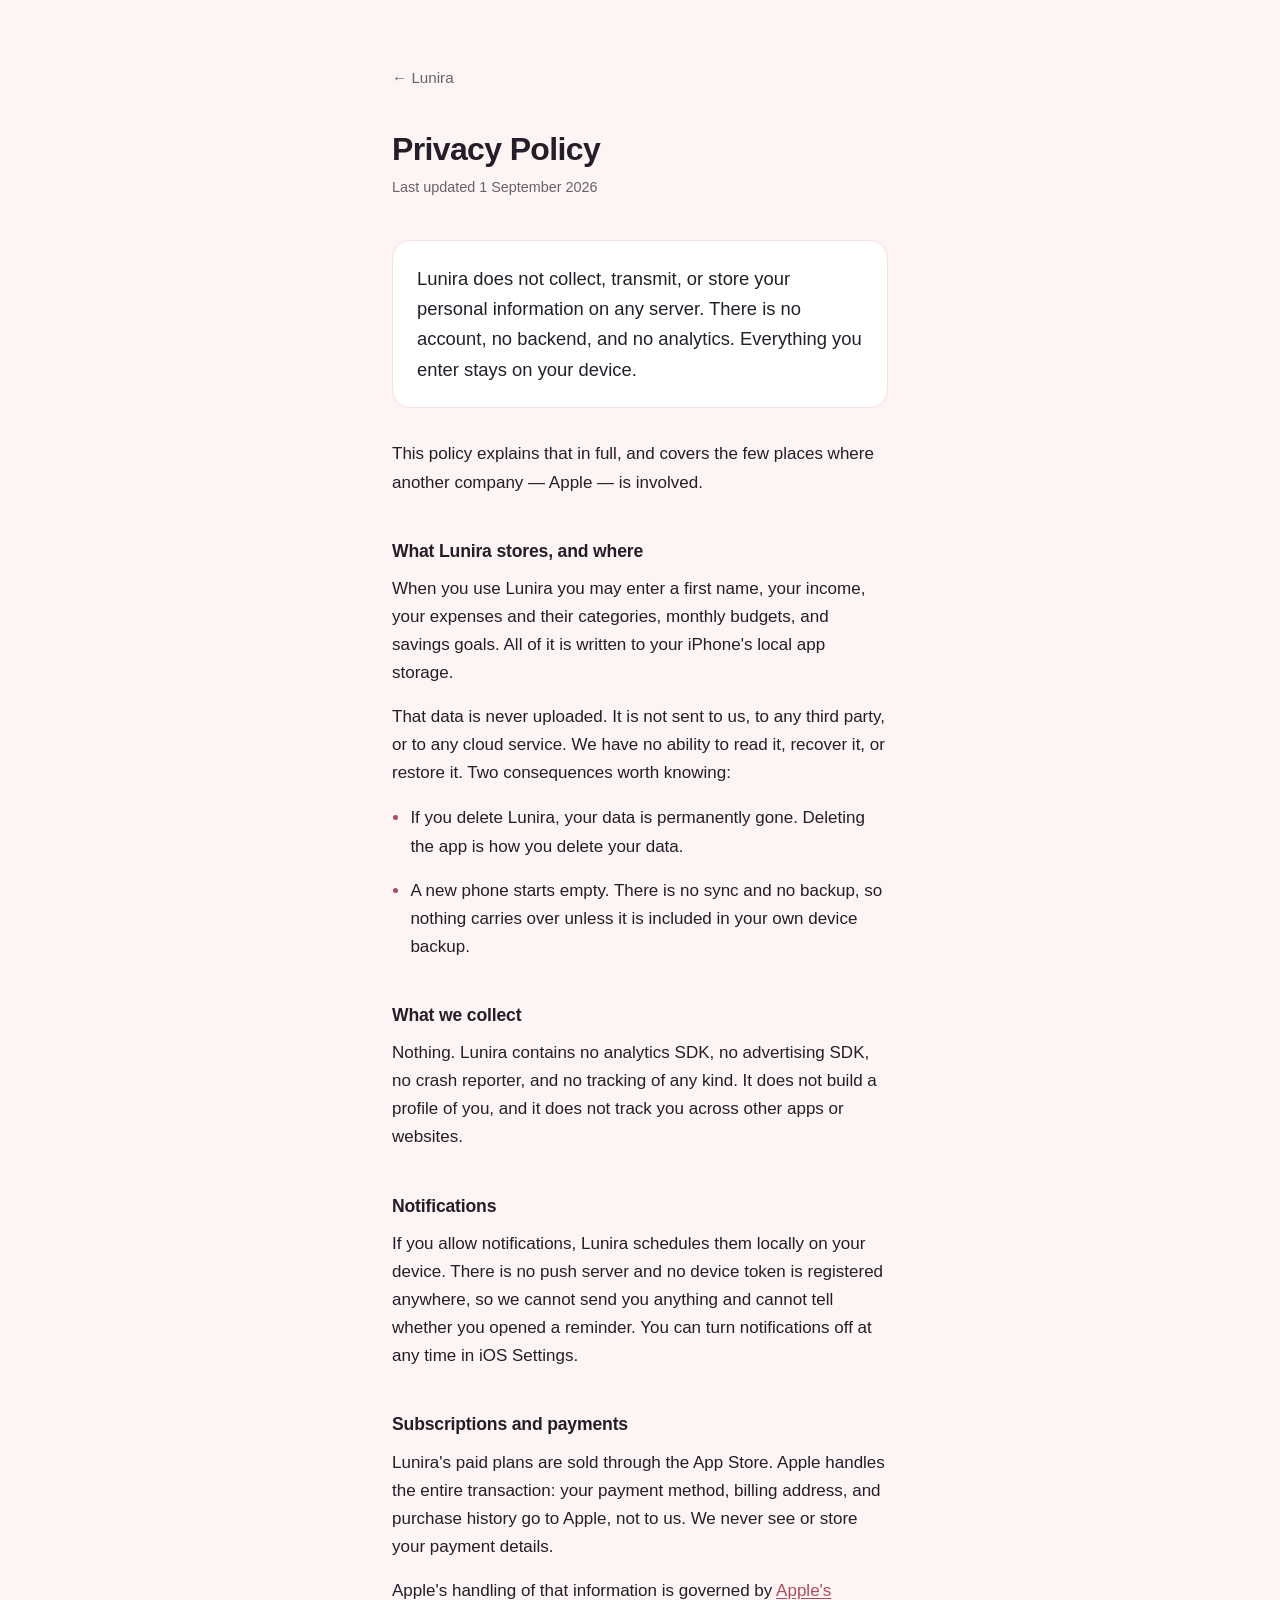
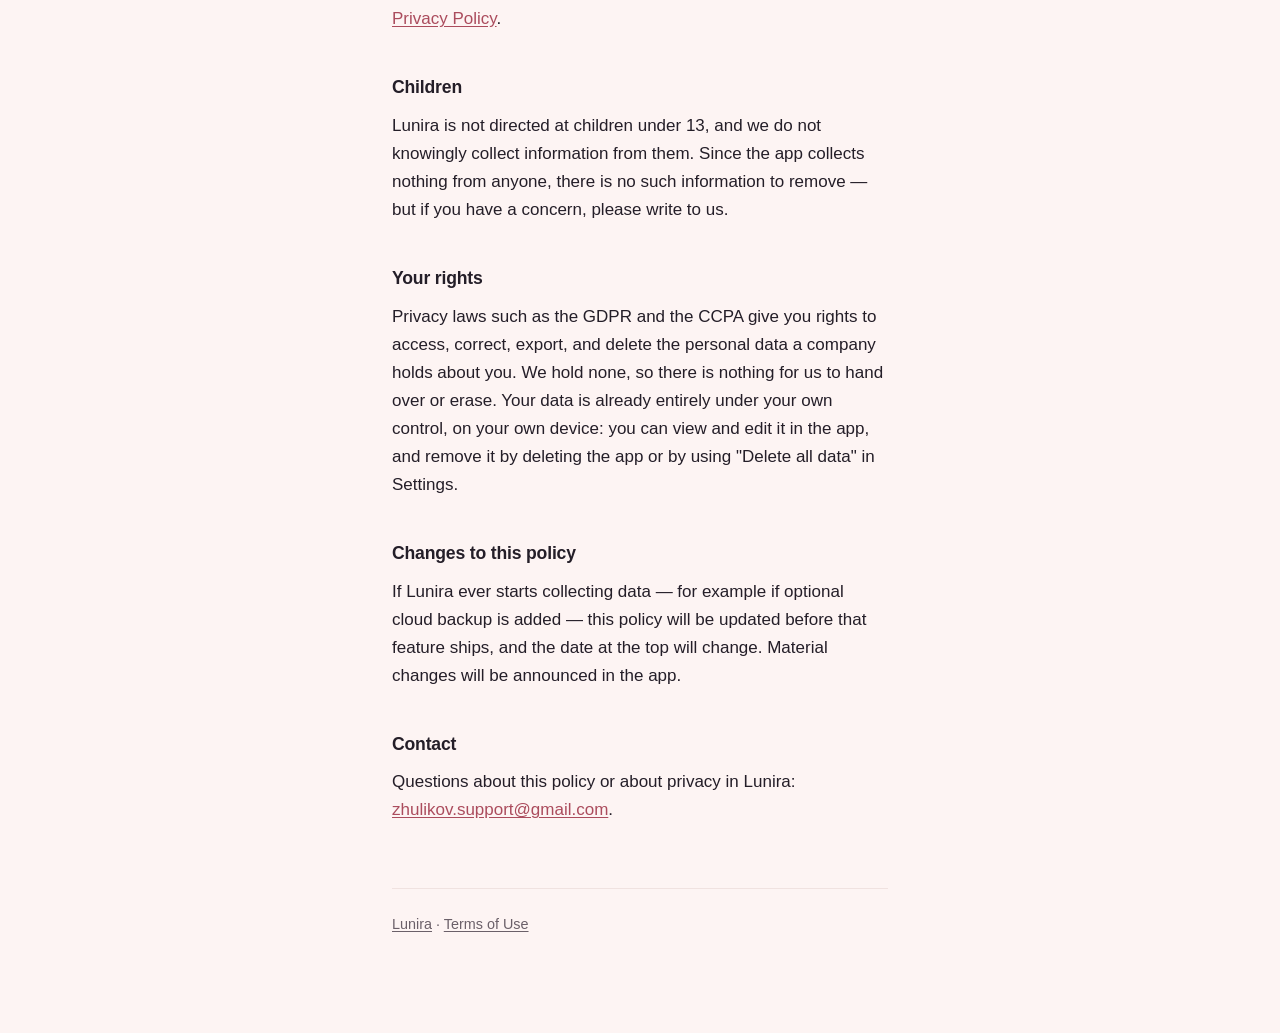
==== privacy/index.html @ b7e42f74 "Static site: landing, privacy policy, terms Served by GitHub Pages so the app has a reachable privac" ====
<!doctype html>
<html lang="en">
<head>
<meta charset="utf-8">
<meta name="viewport" content="width=device-width, initial-scale=1">
<title>Privacy Policy — Lunira</title>
<meta name="description" content="Lunira collects nothing. Everything you enter stays on your device.">
<link rel="stylesheet" href="../style.css">
</head>
<body>
<main class="wrap">

  <a class="back" href="../">← Lunira</a>

  <h1>Privacy Policy</h1>
  <p class="updated">Last updated 1 September 2026</p>

  <div class="card">
    <p class="lede" style="margin:0">
      Lunira does not collect, transmit, or store your personal information on
      any server. There is no account, no backend, and no analytics. Everything
      you enter stays on your device.
    </p>
  </div>

  <p>
    This policy explains that in full, and covers the few places where another
    company — Apple — is involved.
  </p>

  <h2>What Lunira stores, and where</h2>

  <p>
    When you use Lunira you may enter a first name, your income, your expenses
    and their categories, monthly budgets, and savings goals. All of it is
    written to your iPhone's local app storage.
  </p>

  <p>
    That data is never uploaded. It is not sent to us, to any third party, or
    to any cloud service. We have no ability to read it, recover it, or
    restore it. Two consequences worth knowing:
  </p>

  <ul>
    <li>
      If you delete Lunira, your data is permanently gone. Deleting the app is
      how you delete your data.
    </li>
    <li>
      A new phone starts empty. There is no sync and no backup, so nothing
      carries over unless it is included in your own device backup.
    </li>
  </ul>

  <h2>What we collect</h2>

  <p>
    Nothing. Lunira contains no analytics SDK, no advertising SDK, no crash
    reporter, and no tracking of any kind. It does not build a profile of you,
    and it does not track you across other apps or websites.
  </p>

  <h2>Notifications</h2>

  <p>
    If you allow notifications, Lunira schedules them locally on your device.
    There is no push server and no device token is registered anywhere, so we
    cannot send you anything and cannot tell whether you opened a reminder. You
    can turn notifications off at any time in iOS Settings.
  </p>

  <h2>Subscriptions and payments</h2>

  <p>
    Lunira's paid plans are sold through the App Store. Apple handles the entire
    transaction: your payment method, billing address, and purchase history go
    to Apple, not to us. We never see or store your payment details.
  </p>

  <p>
    Apple's handling of that information is governed by
    <a href="https://www.apple.com/legal/privacy/">Apple's Privacy Policy</a>.
  </p>

  <h2>Children</h2>

  <p>
    Lunira is not directed at children under 13, and we do not knowingly collect
    information from them. Since the app collects nothing from anyone, there is
    no such information to remove — but if you have a concern, please write to
    us.
  </p>

  <h2>Your rights</h2>

  <p>
    Privacy laws such as the GDPR and the CCPA give you rights to access,
    correct, export, and delete the personal data a company holds about you. We
    hold none, so there is nothing for us to hand over or erase. Your data is
    already entirely under your own control, on your own device: you can view
    and edit it in the app, and remove it by deleting the app or by using
    "Delete all data" in Settings.
  </p>

  <h2>Changes to this policy</h2>

  <p>
    If Lunira ever starts collecting data — for example if optional cloud backup
    is added — this policy will be updated before that feature ships, and the
    date at the top will change. Material changes will be announced in the app.
  </p>

  <h2>Contact</h2>

  <p>
    Questions about this policy or about privacy in Lunira:
    <a href="mailto:zhulikov.support@gmail.com">zhulikov.support@gmail.com</a>.
  </p>

  <footer>
    <p><a href="../">Lunira</a> · <a href="../terms/">Terms of Use</a></p>
  </footer>

</main>
</body>
</html>
---- style.css ----
/* Lunira — static site for the legal pages.
   Palette lifted from the app's default theme (src/theme/palettes.ts). */

:root {
  --bg: #fdf4f3;
  --surface: #ffffff;
  --text: #241e28;
  --muted: #6b6069;
  --accent: #ab4c5d;
  --accent-soft: #fbedeb;
  --line: #f0e2e0;
  --radius: 18px;
  --measure: 34rem;
}

@media (prefers-color-scheme: dark) {
  :root {
    --bg: #17131a;
    --surface: #201b24;
    --text: #f4eef2;
    --muted: #a99ea6;
    --accent: #e79aa6;
    --accent-soft: #2c2430;
    --line: #322a37;
  }
}

* { box-sizing: border-box; }

html { -webkit-text-size-adjust: 100%; }

body {
  margin: 0;
  background: var(--bg);
  color: var(--text);
  font-family: -apple-system, BlinkMacSystemFont, "Segoe UI", Roboto,
    "Helvetica Neue", Arial, sans-serif;
  font-size: 17px;
  line-height: 1.65;
  -webkit-font-smoothing: antialiased;
}

.wrap {
  max-width: var(--measure);
  margin: 0 auto;
  padding: 4rem 1.5rem 5rem;
}

/* ── header ─────────────────────────────────────────────── */

.brand {
  display: inline-flex;
  align-items: baseline;
  gap: 0.5rem;
  text-decoration: none;
  color: var(--text);
  font-weight: 650;
  font-size: 1.25rem;
  letter-spacing: -0.01em;
}

.brand::before {
  content: "";
  width: 0.6rem;
  height: 0.6rem;
  border-radius: 50%;
  background: var(--accent);
  display: inline-block;
}

.tagline {
  color: var(--muted);
  margin: 0.75rem 0 0;
}

/* ── typography ─────────────────────────────────────────── */

h1 {
  font-size: 2rem;
  line-height: 1.2;
  letter-spacing: -0.02em;
  margin: 0 0 0.5rem;
  font-weight: 680;
}

h2 {
  font-size: 1.1rem;
  letter-spacing: -0.01em;
  margin: 2.5rem 0 0.6rem;
  font-weight: 650;
}

p, li { margin: 0 0 1rem; }

ul { padding-left: 1.15rem; }

li::marker { color: var(--accent); }

a { color: var(--accent); text-underline-offset: 2px; }

strong { font-weight: 640; }

.updated {
  color: var(--muted);
  font-size: 0.9rem;
  margin: 0 0 2.5rem;
}

/* ── blocks ─────────────────────────────────────────────── */

.card {
  background: var(--surface);
  border: 1px solid var(--line);
  border-radius: var(--radius);
  padding: 1.4rem 1.5rem;
  margin: 2rem 0;
}

.card p:last-child, .card ul:last-child { margin-bottom: 0; }

.lede {
  font-size: 1.15rem;
  color: var(--text);
}

.nav {
  display: flex;
  flex-wrap: wrap;
  gap: 0.6rem;
  margin: 2rem 0 0;
}

.nav a {
  display: inline-block;
  background: var(--surface);
  border: 1px solid var(--line);
  border-radius: 999px;
  padding: 0.5rem 1.1rem;
  text-decoration: none;
  font-size: 0.95rem;
  font-weight: 550;
}

.nav a:hover { border-color: var(--accent); }

.back {
  display: inline-block;
  margin-bottom: 2.5rem;
  font-size: 0.95rem;
  text-decoration: none;
  color: var(--muted);
}

.back:hover { color: var(--accent); }

footer {
  margin-top: 4rem;
  padding-top: 1.5rem;
  border-top: 1px solid var(--line);
  color: var(--muted);
  font-size: 0.9rem;
}

footer a { color: var(--muted); }
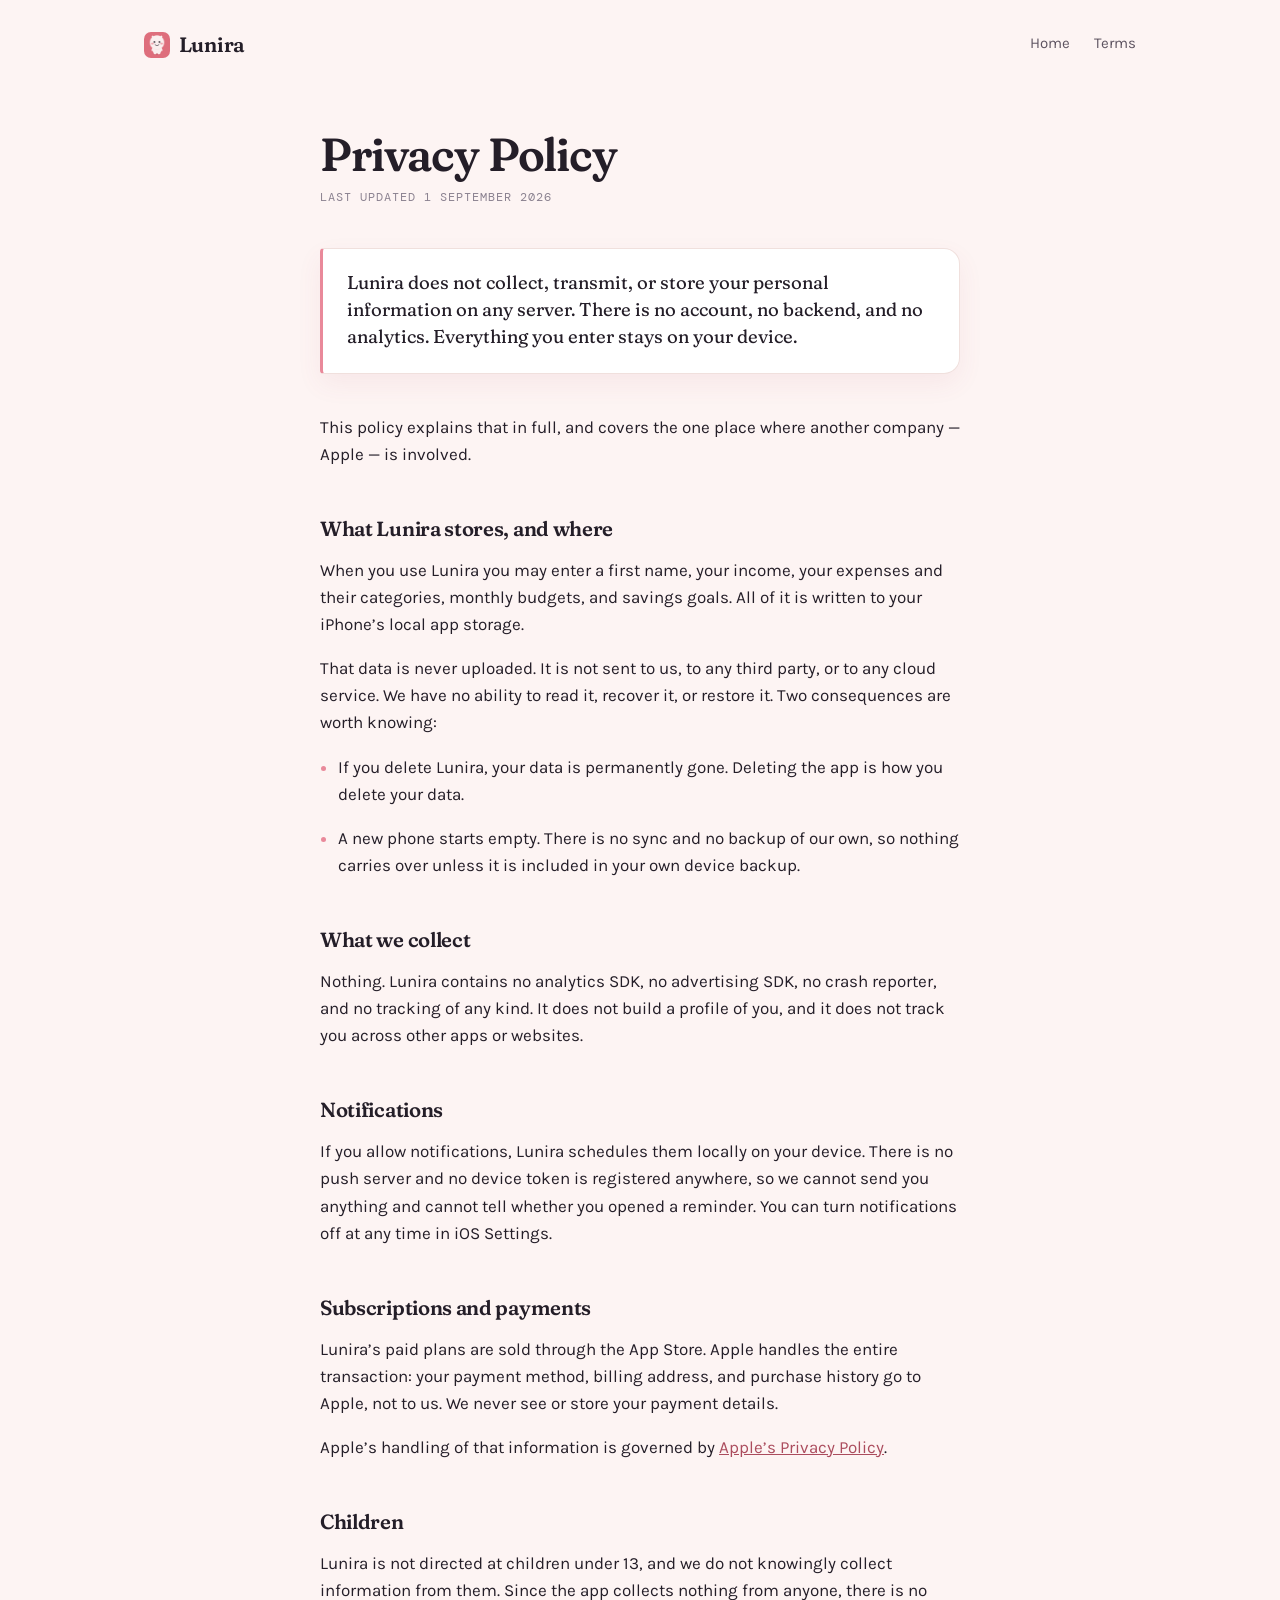
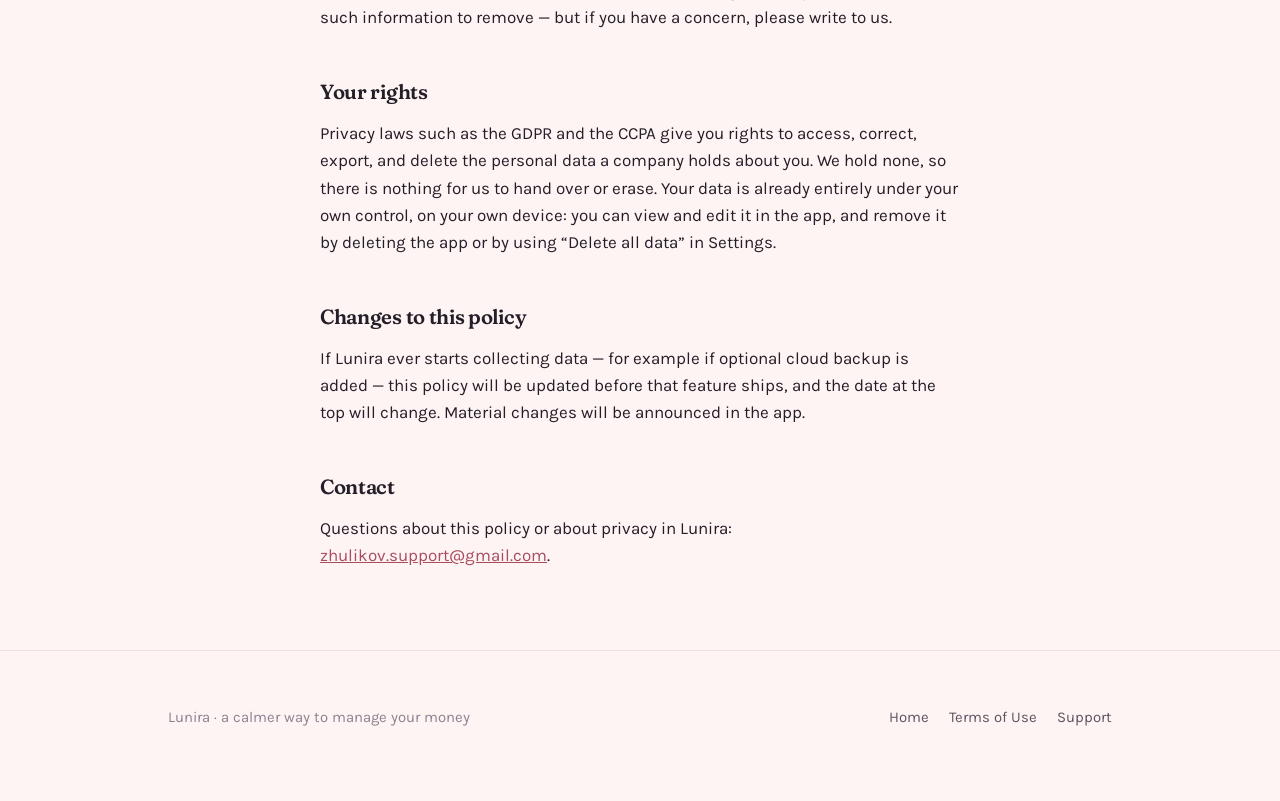
==== commit 77fc477d: "Redesign the site around the product's actual argument The first pass was a legal-page holder with a" ====
--- a/privacy/index.html
+++ b/privacy/index.html
@@ -5,18 +5,34 @@
 <meta name="viewport" content="width=device-width, initial-scale=1">
 <title>Privacy Policy — Lunira</title>
 <meta name="description" content="Lunira collects nothing. Everything you enter stays on your device.">
+<meta name="theme-color" content="#fdf4f3">
+<link rel="icon" href="../favicon.png" type="image/png">
+
+<link rel="preconnect" href="https://fonts.googleapis.com">
+<link rel="preconnect" href="https://fonts.gstatic.com" crossorigin>
+<link rel="stylesheet" href="https://fonts.googleapis.com/css2?family=DM+Mono:wght@400;500&family=Fraunces:opsz,wght,SOFT,WONK@9..144,400..700,0..100,0..1&family=Karla:wght@400;600;800&display=swap">
 <link rel="stylesheet" href="../style.css">
 </head>
 <body>
-<main class="wrap">
 
-  <a class="back" href="../">← Lunira</a>
+<header class="shell masthead">
+  <a class="wordmark" href="../">
+    <img src="../img/icon.png" alt="" width="26" height="26">
+    Lunira
+  </a>
+  <nav>
+    <a href="../">Home</a>
+    <a href="../terms/">Terms</a>
+  </nav>
+</header>
+
+<main class="shell shell--narrow legal">
 
   <h1>Privacy Policy</h1>
   <p class="updated">Last updated 1 September 2026</p>
 
-  <div class="card">
-    <p class="lede" style="margin:0">
+  <div class="pull">
+    <p>
       Lunira does not collect, transmit, or store your personal information on
       any server. There is no account, no backend, and no analytics. Everything
       you enter stays on your device.
@@ -24,8 +40,8 @@
   </div>
 
   <p>
-    This policy explains that in full, and covers the few places where another
-    company — Apple — is involved.
+    This policy explains that in full, and covers the one place where another
+    company &mdash; Apple &mdash; is involved.
   </p>
 
   <h2>What Lunira stores, and where</h2>
@@ -33,13 +49,13 @@
   <p>
     When you use Lunira you may enter a first name, your income, your expenses
     and their categories, monthly budgets, and savings goals. All of it is
-    written to your iPhone's local app storage.
+    written to your iPhone&rsquo;s local app storage.
   </p>
 
   <p>
-    That data is never uploaded. It is not sent to us, to any third party, or
-    to any cloud service. We have no ability to read it, recover it, or
-    restore it. Two consequences worth knowing:
+    That data is never uploaded. It is not sent to us, to any third party, or to
+    any cloud service. We have no ability to read it, recover it, or restore it.
+    Two consequences are worth knowing:
   </p>
 
   <ul>
@@ -48,8 +64,8 @@
       how you delete your data.
     </li>
     <li>
-      A new phone starts empty. There is no sync and no backup, so nothing
-      carries over unless it is included in your own device backup.
+      A new phone starts empty. There is no sync and no backup of our own, so
+      nothing carries over unless it is included in your own device backup.
     </li>
   </ul>
 
@@ -73,14 +89,14 @@
   <h2>Subscriptions and payments</h2>
 
   <p>
-    Lunira's paid plans are sold through the App Store. Apple handles the entire
-    transaction: your payment method, billing address, and purchase history go
-    to Apple, not to us. We never see or store your payment details.
+    Lunira&rsquo;s paid plans are sold through the App&nbsp;Store. Apple handles
+    the entire transaction: your payment method, billing address, and purchase
+    history go to Apple, not to us. We never see or store your payment details.
   </p>
 
   <p>
-    Apple's handling of that information is governed by
-    <a href="https://www.apple.com/legal/privacy/">Apple's Privacy Policy</a>.
+    Apple&rsquo;s handling of that information is governed by
+    <a href="https://www.apple.com/legal/privacy/">Apple&rsquo;s Privacy Policy</a>.
   </p>
 
   <h2>Children</h2>
@@ -88,8 +104,8 @@
   <p>
     Lunira is not directed at children under 13, and we do not knowingly collect
     information from them. Since the app collects nothing from anyone, there is
-    no such information to remove — but if you have a concern, please write to
-    us.
+    no such information to remove &mdash; but if you have a concern, please write
+    to us.
   </p>
 
   <h2>Your rights</h2>
@@ -98,17 +114,18 @@
     Privacy laws such as the GDPR and the CCPA give you rights to access,
     correct, export, and delete the personal data a company holds about you. We
     hold none, so there is nothing for us to hand over or erase. Your data is
-    already entirely under your own control, on your own device: you can view
-    and edit it in the app, and remove it by deleting the app or by using
-    "Delete all data" in Settings.
+    already entirely under your own control, on your own device: you can view and
+    edit it in the app, and remove it by deleting the app or by using
+    &ldquo;Delete all data&rdquo; in Settings.
   </p>
 
   <h2>Changes to this policy</h2>
 
   <p>
-    If Lunira ever starts collecting data — for example if optional cloud backup
-    is added — this policy will be updated before that feature ships, and the
-    date at the top will change. Material changes will be announced in the app.
+    If Lunira ever starts collecting data &mdash; for example if optional cloud
+    backup is added &mdash; this policy will be updated before that feature ships,
+    and the date at the top will change. Material changes will be announced in
+    the app.
   </p>
 
   <h2>Contact</h2>
@@ -118,10 +135,18 @@
     <a href="mailto:zhulikov.support@gmail.com">zhulikov.support@gmail.com</a>.
   </p>
 
-  <footer>
-    <p><a href="../">Lunira</a> · <a href="../terms/">Terms of Use</a></p>
-  </footer>
+</main>
 
-</main>
+<footer class="foot">
+  <div class="shell foot-row">
+    <p>Lunira &middot; a calmer way to manage your money</p>
+    <p class="foot-links">
+      <a href="../">Home</a>
+      <a href="../terms/">Terms of Use</a>
+      <a href="mailto:zhulikov.support@gmail.com">Support</a>
+    </p>
+  </div>
+</footer>
+
 </body>
 </html>
--- a/style.css
+++ b/style.css
@@ -1,164 +1,555 @@
-/* Lunira — static site for the legal pages.
-   Palette lifted from the app's default theme (src/theme/palettes.ts). */
+/* ═══════════════════════════════════════════════════════════════
+   Lunira — site styles
+
+   Palette and voice come from the app itself (src/theme/palettes.ts):
+   blush ground, deep-rose accent, plum-black ink.
+
+   The type system encodes what a thing IS, and is used consistently:
+     Fraunces  — the app speaking. Statements, headings.
+     Karla     — prose. Explanation, captions, UI.
+     DM Mono   — money. Every figure, everywhere.
+
+   Committed to a light palette on purpose: the app itself is light-only
+   (app.json userInterfaceStyle), and a dark blush reads as mud.
+   ═══════════════════════════════════════════════════════════════ */
 
 :root {
-  --bg: #fdf4f3;
-  --surface: #ffffff;
-  --text: #241e28;
-  --muted: #6b6069;
-  --accent: #ab4c5d;
-  --accent-soft: #fbedeb;
-  --line: #f0e2e0;
-  --radius: 18px;
-  --measure: 34rem;
-}
-
-@media (prefers-color-scheme: dark) {
-  :root {
-    --bg: #17131a;
-    --surface: #201b24;
-    --text: #f4eef2;
-    --muted: #a99ea6;
-    --accent: #e79aa6;
-    --accent-soft: #2c2430;
-    --line: #322a37;
+  color-scheme: light;
+
+  /* ink */
+  --ink: #241e28;
+  --ink-70: #5c525f;
+  --ink-45: #8b8290;
+
+  /* brand */
+  --rose: #ab4c5d;
+  --petal: #e9899a;
+  --blush: #fdf4f3;
+  --shell: #fbedeb;
+  --paper: #ffffff;
+  --line: #f0e0dd;
+
+  /* the "every other app" voice — cold and loud, on purpose */
+  --alarm: #b8332a;
+  --alarm-bg: #f4f2f3;
+  --alarm-line: #ddd8dc;
+
+  --display: "Fraunces", ui-serif, Georgia, "Times New Roman", serif;
+  --body: "Karla", -apple-system, BlinkMacSystemFont, "Segoe UI", sans-serif;
+  --mono: "DM Mono", ui-monospace, SFMono-Regular, Menlo, monospace;
+
+  --measure: 40rem;
+  --gutter: 1.5rem;
+}
+
+*, *::before, *::after { box-sizing: border-box; }
+
+html {
+  -webkit-text-size-adjust: 100%;
+  scroll-behavior: smooth;
+}
+
+@media (prefers-reduced-motion: reduce) {
+  html { scroll-behavior: auto; }
+  *, *::before, *::after {
+    animation-duration: 0.01ms !important;
+    animation-iteration-count: 1 !important;
+    transition-duration: 0.01ms !important;
   }
 }
-
-* { box-sizing: border-box; }
-
-html { -webkit-text-size-adjust: 100%; }
 
 body {
   margin: 0;
-  background: var(--bg);
-  color: var(--text);
-  font-family: -apple-system, BlinkMacSystemFont, "Segoe UI", Roboto,
-    "Helvetica Neue", Arial, sans-serif;
+  background: var(--blush);
+  color: var(--ink);
+  font-family: var(--body);
   font-size: 17px;
-  line-height: 1.65;
+  line-height: 1.6;
   -webkit-font-smoothing: antialiased;
-}
-
-.wrap {
-  max-width: var(--measure);
+  text-rendering: optimizeLegibility;
+}
+
+img { max-width: 100%; height: auto; display: block; }
+
+a { color: var(--rose); }
+
+:focus-visible {
+  outline: 2px solid var(--rose);
+  outline-offset: 3px;
+  border-radius: 4px;
+}
+
+/* ── shell ──────────────────────────────────────────────────── */
+
+.shell {
+  max-width: 62rem;
   margin: 0 auto;
-  padding: 4rem 1.5rem 5rem;
-}
-
-/* ── header ─────────────────────────────────────────────── */
-
-.brand {
+  padding: 0 var(--gutter);
+}
+
+.shell--narrow { max-width: var(--measure); }
+
+/* ── masthead ───────────────────────────────────────────────── */
+
+.masthead {
+  display: flex;
+  align-items: center;
+  justify-content: space-between;
+  gap: 1rem;
+  padding: 1.75rem 0;
+}
+
+.wordmark {
+  display: inline-flex;
+  align-items: center;
+  gap: 0.55rem;
+  text-decoration: none;
+  color: var(--ink);
+  font-family: var(--display);
+  font-variation-settings: "SOFT" 60, "WONK" 1;
+  font-weight: 600;
+  font-size: 1.3rem;
+  letter-spacing: -0.015em;
+}
+
+.wordmark img {
+  width: 26px;
+  height: 26px;
+  border-radius: 7px;
+}
+
+.masthead nav {
+  display: flex;
+  gap: 1.5rem;
+  font-size: 0.94rem;
+}
+
+.masthead nav a {
+  color: var(--ink-70);
+  text-decoration: none;
+  border-bottom: 1px solid transparent;
+  padding-bottom: 2px;
+  transition: color 0.2s, border-color 0.2s;
+}
+
+.masthead nav a:hover {
+  color: var(--rose);
+  border-bottom-color: var(--petal);
+}
+
+/* ── shared type ────────────────────────────────────────────── */
+
+.eyebrow {
+  font-family: var(--mono);
+  font-size: 0.74rem;
+  letter-spacing: 0.14em;
+  text-transform: uppercase;
+  color: var(--rose);
+  margin: 0 0 1.25rem;
+}
+
+.statement {
+  font-family: var(--display);
+  font-variation-settings: "SOFT" 60, "WONK" 1;
+  font-weight: 600;
+  letter-spacing: -0.025em;
+  line-height: 1.06;
+  margin: 0;
+  font-size: clamp(2.6rem, 7.5vw, 4.6rem);
+}
+
+.statement .amount {
+  font-family: var(--mono);
+  font-weight: 500;
+  font-size: 0.86em;
+  letter-spacing: -0.03em;
+  color: var(--rose);
+}
+
+.statement .quiet {
+  display: block;
+  font-weight: 400;
+  font-variation-settings: "SOFT" 90, "WONK" 0;
+  color: var(--ink-70);
+  font-size: 0.74em;
+  margin-top: 0.15em;
+}
+
+.lede {
+  font-size: 1.14rem;
+  line-height: 1.55;
+  color: var(--ink-70);
+  max-width: 30rem;
+  margin: 1.75rem 0 0;
+}
+
+.section-head {
+  font-family: var(--display);
+  font-variation-settings: "SOFT" 60, "WONK" 1;
+  font-weight: 600;
+  font-size: clamp(1.9rem, 4vw, 2.7rem);
+  line-height: 1.15;
+  letter-spacing: -0.02em;
+  margin: 0 0 0.9rem;
+}
+
+.section-note {
+  color: var(--ink-70);
+  max-width: 32rem;
+  margin: 0 0 3rem;
+}
+
+/* ── hero ───────────────────────────────────────────────────── */
+
+.hero {
+  display: grid;
+  grid-template-columns: 1.25fr 0.75fr;
+  gap: 3rem;
+  align-items: center;
+  padding: 3rem 0 5.5rem;
+}
+
+.hero-figure { position: relative; }
+
+.hero-figure img {
+  width: min(100%, 320px);
+  margin: 0 auto;
+  filter: drop-shadow(0 24px 40px rgba(171, 76, 93, 0.16));
+}
+
+/* a soft halo, so the mascot sits on something */
+.hero-figure::before {
+  content: "";
+  position: absolute;
+  inset: 12% 8% 6%;
+  background: radial-gradient(circle at 50% 45%, var(--shell), transparent 68%);
+  z-index: -1;
+}
+
+.badge {
+  display: inline-flex;
+  align-items: center;
+  gap: 0.5rem;
+  background: var(--shell);
+  color: var(--rose);
+  border-radius: 999px;
+  padding: 0.35rem 0.85rem;
+  font-family: var(--mono);
+  font-size: 0.72rem;
+  letter-spacing: 0.1em;
+  text-transform: uppercase;
+  margin: 0 0 1.4rem;
+}
+
+.badge::before {
+  content: "";
+  width: 6px;
+  height: 6px;
+  border-radius: 50%;
+  background: var(--petal);
+}
+
+/* ── call to action ─────────────────────────────────────────── */
+
+.cta-row {
+  display: flex;
+  flex-wrap: wrap;
+  align-items: center;
+  gap: 1rem 1.25rem;
+  margin-top: 2.25rem;
+}
+
+.cta {
   display: inline-flex;
   align-items: baseline;
-  gap: 0.5rem;
+  gap: 0.55rem;
+  background: var(--ink);
+  color: var(--blush);
   text-decoration: none;
-  color: var(--text);
-  font-weight: 650;
-  font-size: 1.25rem;
+  border-radius: 999px;
+  padding: 0.95rem 1.7rem;
+  font-weight: 600;
+  font-size: 1.02rem;
   letter-spacing: -0.01em;
-}
-
-.brand::before {
-  content: "";
-  width: 0.6rem;
-  height: 0.6rem;
-  border-radius: 50%;
-  background: var(--accent);
+  box-shadow: 0 10px 24px rgba(36, 30, 40, 0.18);
+  transition: transform 0.18s ease, box-shadow 0.18s ease, background 0.18s;
+}
+
+.cta:hover {
+  background: var(--rose);
+  transform: translateY(-2px);
+  box-shadow: 0 14px 30px rgba(171, 76, 93, 0.28);
+}
+
+.cta:active { transform: translateY(0); }
+
+.cta-aside {
+  font-size: 0.92rem;
+  color: var(--ink-45);
+  margin: 0;
+}
+
+/* ── the signature: one fact, two voices ────────────────────── */
+
+.voices { padding: 4.5rem 0; }
+
+.voices-grid {
+  display: grid;
+  grid-template-columns: 1fr 1fr;
+  gap: 1.5rem;
+  align-items: start;
+}
+
+.voice {
+  border-radius: 20px;
+  padding: 1.6rem 1.7rem 1.8rem;
+  height: 100%;
+}
+
+.voice-label {
+  font-family: var(--mono);
+  font-size: 0.72rem;
+  letter-spacing: 0.12em;
+  text-transform: uppercase;
+  margin: 0 0 1.2rem;
+}
+
+/* the loud one — deliberately unpleasant. this is the argument. */
+.voice--loud {
+  background: var(--alarm-bg);
+  border: 1px solid var(--alarm-line);
+}
+
+.voice--loud .voice-label { color: var(--ink-45); }
+
+.voice-shout {
+  font-family: var(--body);
+  font-weight: 800;
+  font-size: 1.42rem;
+  line-height: 1.18;
+  letter-spacing: -0.005em;
+  text-transform: uppercase;
+  color: var(--alarm);
+  margin: 0 0 0.9rem;
+}
+
+.voice-scold {
+  color: #6a5f68;
+  font-size: 0.98rem;
+  margin: 0;
+}
+
+.voice-streak {
   display: inline-block;
-}
-
-.tagline {
-  color: var(--muted);
-  margin: 0.75rem 0 0;
-}
-
-/* ── typography ─────────────────────────────────────────── */
-
-h1 {
-  font-size: 2rem;
-  line-height: 1.2;
-  letter-spacing: -0.02em;
-  margin: 0 0 0.5rem;
-  font-weight: 680;
-}
-
-h2 {
-  font-size: 1.1rem;
+  margin-top: 1rem;
+  background: var(--alarm);
+  color: #fff;
+  font-family: var(--mono);
+  font-size: 0.72rem;
+  letter-spacing: 0.06em;
+  padding: 0.3rem 0.7rem;
+  border-radius: 5px;
+  text-transform: uppercase;
+}
+
+/* the quiet one */
+.voice--calm {
+  background: var(--paper);
+  border: 1px solid var(--line);
+  box-shadow: 0 14px 34px rgba(171, 76, 93, 0.09);
+}
+
+.voice--calm .voice-label { color: var(--rose); }
+
+.voice-card {
+  border: 1px solid var(--line);
+  border-radius: 12px;
+  padding: 0.35rem 0.6rem;
+  margin-bottom: 1.1rem;
+  background: var(--paper);
+}
+
+.voice-after {
+  color: var(--ink-70);
+  font-size: 0.98rem;
+  margin: 0;
+}
+
+.voice-after strong { color: var(--ink); font-weight: 700; }
+
+/* the beat: the calm answer arrives after the shout */
+.reveal {
+  opacity: 0;
+  transform: translateY(14px);
+}
+
+.reveal.is-in {
+  animation: rise 0.65s cubic-bezier(0.22, 0.68, 0.24, 1) forwards;
+}
+
+.reveal.is-in.delay { animation-delay: 0.28s; }
+
+@keyframes rise {
+  to { opacity: 1; transform: none; }
+}
+
+@media (prefers-reduced-motion: reduce) {
+  .reveal { opacity: 1; transform: none; }
+}
+
+/* ── the real thing ─────────────────────────────────────────── */
+
+.proof {
+  background: var(--paper);
+  border-top: 1px solid var(--line);
+  border-bottom: 1px solid var(--line);
+  padding: 4.5rem 0;
+}
+
+.strip {
+  display: grid;
+  grid-template-columns: 1fr 15rem;
+  gap: 2rem;
+  align-items: center;
+  padding: 1.9rem 0;
+  border-top: 1px solid var(--line);
+}
+
+.strip:first-of-type { border-top: 0; }
+
+.strip figcaption {
+  color: var(--ink-70);
+  font-size: 0.99rem;
+}
+
+.strip figcaption b {
+  display: block;
+  font-family: var(--display);
+  font-variation-settings: "SOFT" 60, "WONK" 1;
+  font-weight: 600;
+  font-size: 1.12rem;
+  color: var(--ink);
+  margin-bottom: 0.25rem;
   letter-spacing: -0.01em;
-  margin: 2.5rem 0 0.6rem;
-  font-weight: 650;
-}
-
-p, li { margin: 0 0 1rem; }
-
-ul { padding-left: 1.15rem; }
-
-li::marker { color: var(--accent); }
-
-a { color: var(--accent); text-underline-offset: 2px; }
-
-strong { font-weight: 640; }
-
-.updated {
-  color: var(--muted);
-  font-size: 0.9rem;
-  margin: 0 0 2.5rem;
-}
-
-/* ── blocks ─────────────────────────────────────────────── */
-
-.card {
-  background: var(--surface);
-  border: 1px solid var(--line);
-  border-radius: var(--radius);
-  padding: 1.4rem 1.5rem;
-  margin: 2rem 0;
-}
-
-.card p:last-child, .card ul:last-child { margin-bottom: 0; }
-
-.lede {
-  font-size: 1.15rem;
-  color: var(--text);
-}
-
-.nav {
+}
+
+/* ── on-device ──────────────────────────────────────────────── */
+
+.trust { padding: 5rem 0; }
+
+.trust-grid {
+  display: grid;
+  grid-template-columns: 13rem 1fr;
+  gap: 3rem;
+  align-items: center;
+}
+
+.trust-grid img { width: 100%; max-width: 220px; }
+
+.trust p { color: var(--ink-70); }
+
+.trust p:last-child { margin-bottom: 0; }
+
+/* ── footer ─────────────────────────────────────────────────── */
+
+.foot {
+  border-top: 1px solid var(--line);
+  padding: 2.5rem 0 3.5rem;
+  font-size: 0.93rem;
+  color: var(--ink-45);
+}
+
+.foot-row {
   display: flex;
   flex-wrap: wrap;
-  gap: 0.6rem;
-  margin: 2rem 0 0;
-}
-
-.nav a {
-  display: inline-block;
-  background: var(--surface);
+  gap: 0.75rem 1.5rem;
+  justify-content: space-between;
+  align-items: center;
+}
+
+.foot a { color: var(--ink-70); text-decoration: none; }
+
+.foot a:hover { color: var(--rose); text-decoration: underline; }
+
+.foot-links { display: flex; flex-wrap: wrap; gap: 1.25rem; }
+
+/* ═══ legal pages ═══════════════════════════════════════════ */
+
+.legal { padding: 1rem 0 4rem; }
+
+.legal h1 {
+  font-family: var(--display);
+  font-variation-settings: "SOFT" 60, "WONK" 1;
+  font-weight: 600;
+  font-size: clamp(2.1rem, 5vw, 2.9rem);
+  letter-spacing: -0.025em;
+  line-height: 1.12;
+  margin: 1.5rem 0 0.4rem;
+}
+
+.legal h2 {
+  font-family: var(--display);
+  font-variation-settings: "SOFT" 60, "WONK" 0;
+  font-weight: 600;
+  font-size: 1.28rem;
+  letter-spacing: -0.015em;
+  margin: 2.8rem 0 0.7rem;
+}
+
+.legal p, .legal li { margin: 0 0 1.05rem; }
+
+.legal ul { padding-left: 1.15rem; }
+
+.legal li::marker { color: var(--petal); }
+
+.legal .updated {
+  font-family: var(--mono);
+  font-size: 0.78rem;
+  letter-spacing: 0.08em;
+  text-transform: uppercase;
+  color: var(--ink-45);
+  margin: 0 0 2.5rem;
+}
+
+.pull {
+  background: var(--paper);
   border: 1px solid var(--line);
-  border-radius: 999px;
-  padding: 0.5rem 1.1rem;
-  text-decoration: none;
-  font-size: 0.95rem;
-  font-weight: 550;
-}
-
-.nav a:hover { border-color: var(--accent); }
-
-.back {
-  display: inline-block;
-  margin-bottom: 2.5rem;
-  font-size: 0.95rem;
-  text-decoration: none;
-  color: var(--muted);
-}
-
-.back:hover { color: var(--accent); }
-
-footer {
-  margin-top: 4rem;
-  padding-top: 1.5rem;
-  border-top: 1px solid var(--line);
-  color: var(--muted);
-  font-size: 0.9rem;
-}
-
-footer a { color: var(--muted); }
+  border-left: 3px solid var(--petal);
+  border-radius: 4px 16px 16px 4px;
+  padding: 1.35rem 1.5rem;
+  margin: 2rem 0 2.5rem;
+  box-shadow: 0 10px 26px rgba(171, 76, 93, 0.07);
+}
+
+.pull p {
+  margin: 0;
+  font-family: var(--display);
+  font-variation-settings: "SOFT" 70, "WONK" 0;
+  font-size: 1.16rem;
+  line-height: 1.45;
+  color: var(--ink);
+}
+
+/* ── responsive ─────────────────────────────────────────────── */
+
+@media (max-width: 860px) {
+  .hero {
+    grid-template-columns: 1fr;
+    gap: 2rem;
+    padding: 1.5rem 0 3.5rem;
+  }
+  .hero-figure { order: -1; }
+  .hero-figure img { width: min(64%, 220px); }
+  .voices-grid { grid-template-columns: 1fr; }
+  .strip { grid-template-columns: 1fr; gap: 1.1rem; }
+  .trust-grid { grid-template-columns: 1fr; gap: 1.5rem; text-align: left; }
+  .trust-grid img { max-width: 150px; }
+}
+
+@media (max-width: 520px) {
+  body { font-size: 16px; }
+  .masthead { padding: 1.25rem 0; }
+  .masthead nav { gap: 1.1rem; }
+  .cta { width: 100%; justify-content: center; }
+  .voice { padding: 1.3rem 1.35rem 1.5rem; }
+}
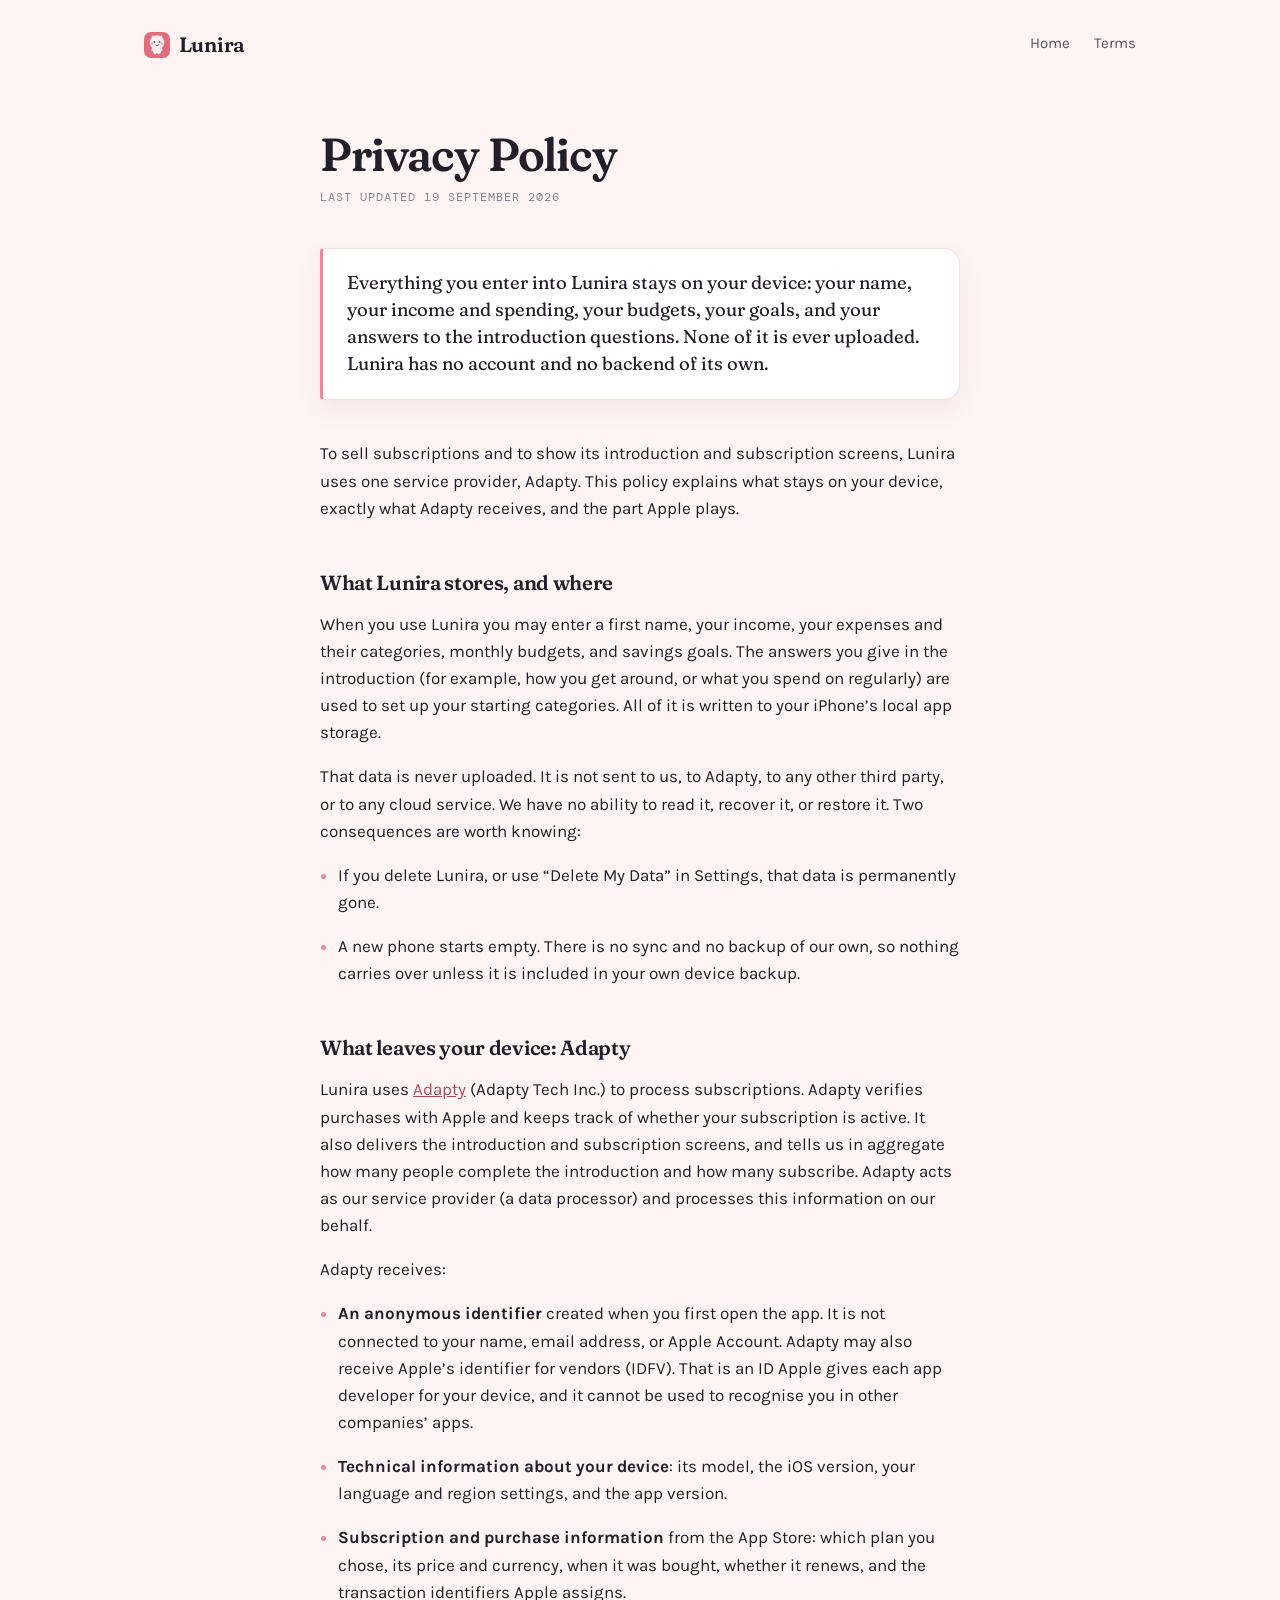
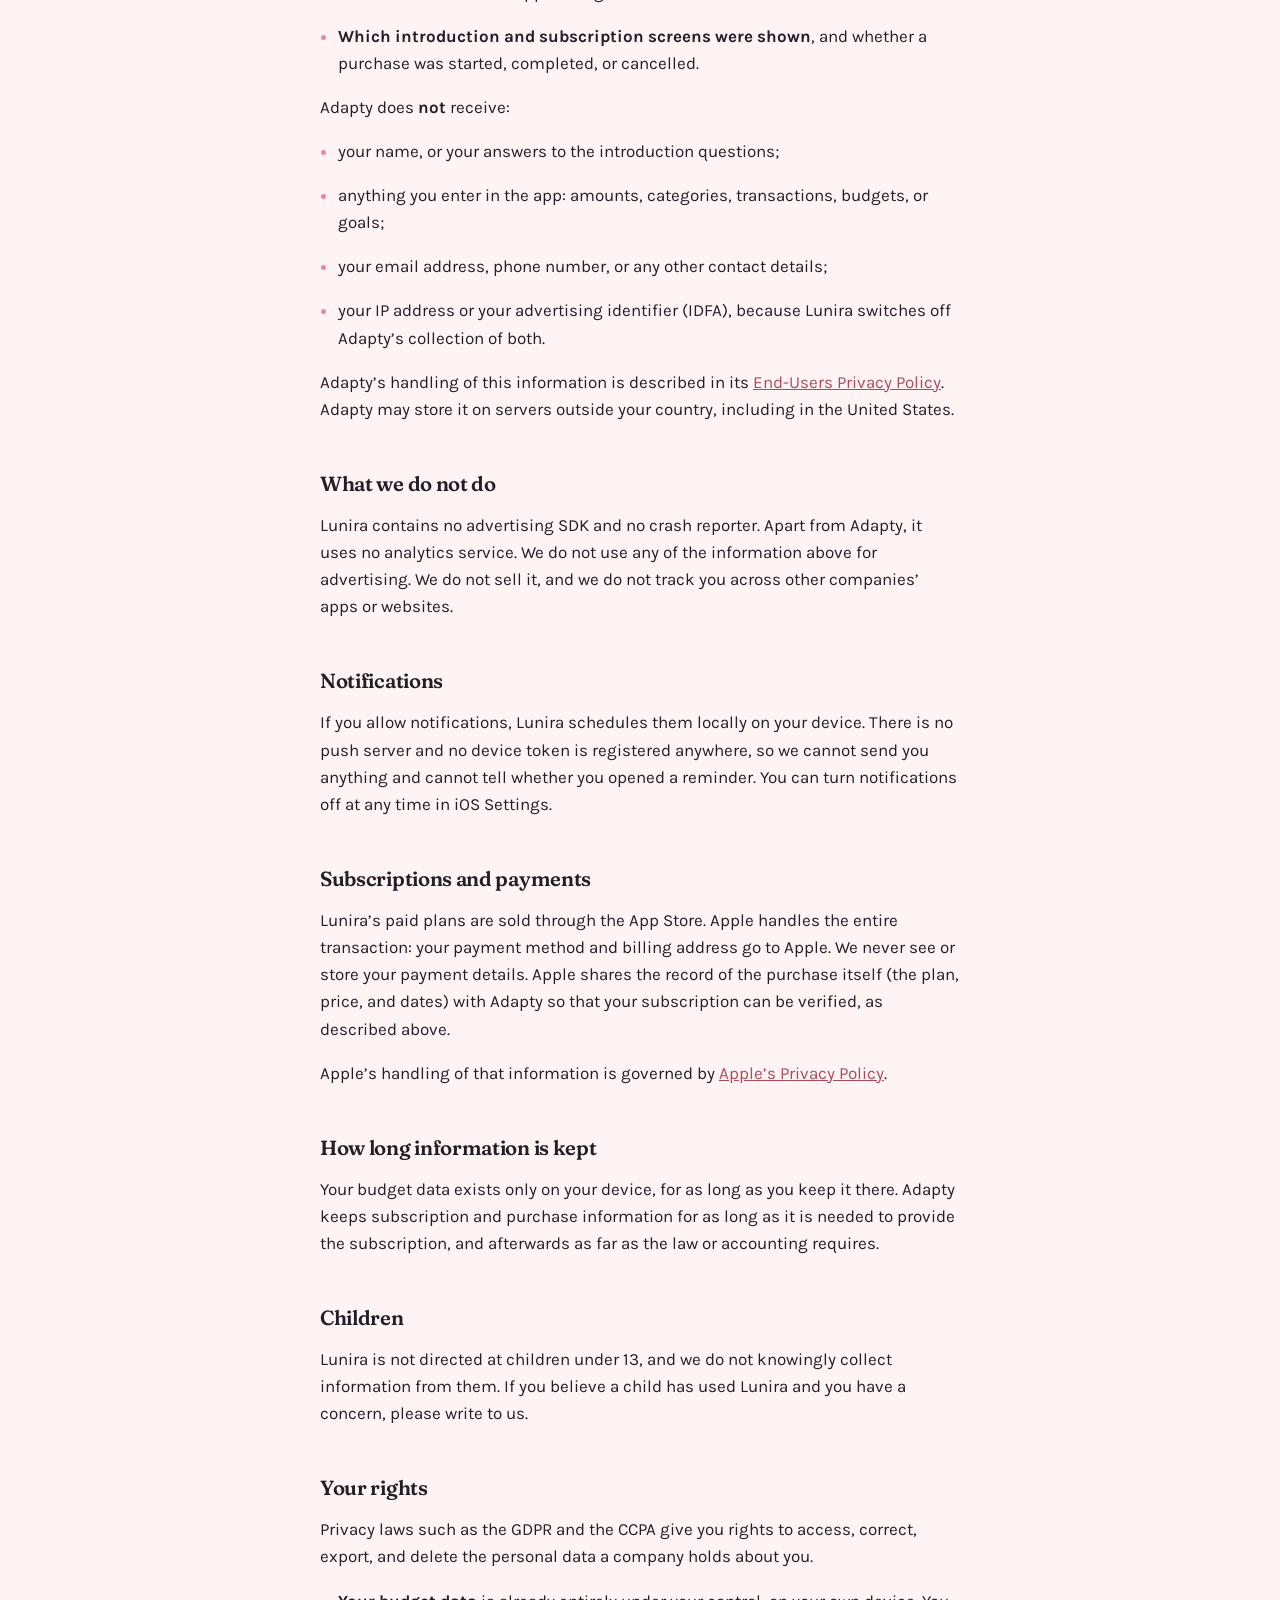
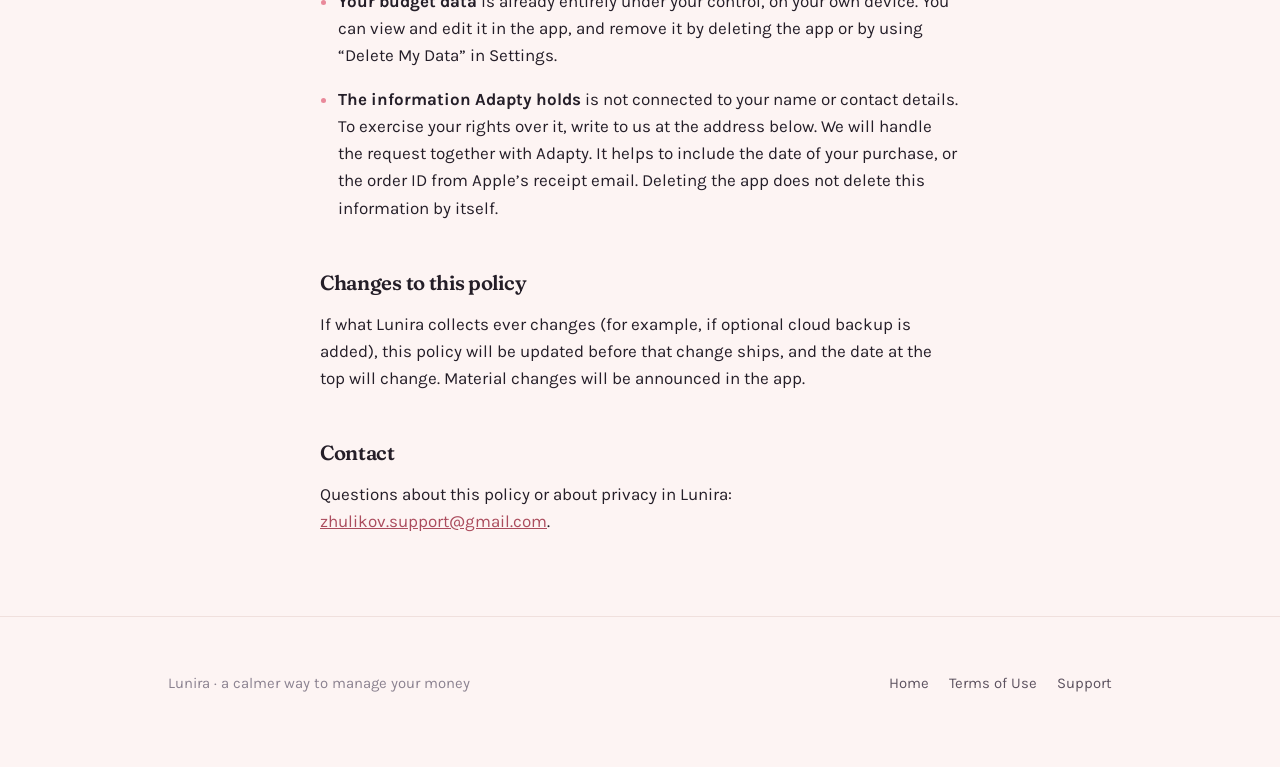
==== commit c62e5a41: "Name Adapty in the privacy policy, and stop promising nothing leaves the phone The app now sells sub" ====
--- a/privacy/index.html
+++ b/privacy/index.html
@@ -4,7 +4,7 @@
 <meta charset="utf-8">
 <meta name="viewport" content="width=device-width, initial-scale=1">
 <title>Privacy Policy — Lunira</title>
-<meta name="description" content="Lunira collects nothing. Everything you enter stays on your device.">
+<meta name="description" content="Everything you enter into Lunira stays on your device. The one service Lunira uses for subscriptions, and exactly what it receives.">
 <meta name="theme-color" content="#fdf4f3">
 <link rel="icon" href="../favicon.png" type="image/png">
 
@@ -29,39 +29,43 @@
 <main class="shell shell--narrow legal">
 
   <h1>Privacy Policy</h1>
-  <p class="updated">Last updated 1 September 2026</p>
+  <p class="updated">Last updated 19 September 2026</p>
 
   <div class="pull">
     <p>
-      Lunira does not collect, transmit, or store your personal information on
-      any server. There is no account, no backend, and no analytics. Everything
-      you enter stays on your device.
+      Everything you enter into Lunira stays on your device: your name, your
+      income and spending, your budgets, your goals, and your answers to the
+      introduction questions. None of it is ever uploaded. Lunira has no
+      account and no backend of its own.
     </p>
   </div>
 
   <p>
-    This policy explains that in full, and covers the one place where another
-    company &mdash; Apple &mdash; is involved.
+    To sell subscriptions and to show its introduction and subscription screens,
+    Lunira uses one service provider, Adapty. This policy explains what stays on
+    your device, exactly what Adapty receives, and the part Apple plays.
   </p>
 
   <h2>What Lunira stores, and where</h2>
 
   <p>
     When you use Lunira you may enter a first name, your income, your expenses
-    and their categories, monthly budgets, and savings goals. All of it is
-    written to your iPhone&rsquo;s local app storage.
-  </p>
-
-  <p>
-    That data is never uploaded. It is not sent to us, to any third party, or to
-    any cloud service. We have no ability to read it, recover it, or restore it.
-    Two consequences are worth knowing:
-  </p>
-
-  <ul>
-    <li>
-      If you delete Lunira, your data is permanently gone. Deleting the app is
-      how you delete your data.
+    and their categories, monthly budgets, and savings goals. The answers you
+    give in the introduction (for example, how you get around, or what you
+    spend on regularly) are used to set up your starting categories. All of it
+    is written to your iPhone&rsquo;s local app storage.
+  </p>
+
+  <p>
+    That data is never uploaded. It is not sent to us, to Adapty, to any other
+    third party, or to any cloud service. We have no ability to read it, recover
+    it, or restore it. Two consequences are worth knowing:
+  </p>
+
+  <ul>
+    <li>
+      If you delete Lunira, or use &ldquo;Delete My Data&rdquo; in Settings, that
+      data is permanently gone.
     </li>
     <li>
       A new phone starts empty. There is no sync and no backup of our own, so
@@ -69,12 +73,71 @@
     </li>
   </ul>
 
-  <h2>What we collect</h2>
-
-  <p>
-    Nothing. Lunira contains no analytics SDK, no advertising SDK, no crash
-    reporter, and no tracking of any kind. It does not build a profile of you,
-    and it does not track you across other apps or websites.
+  <h2>What leaves your device: Adapty</h2>
+
+  <p>
+    Lunira uses <a href="https://adapty.io/">Adapty</a> (Adapty Tech Inc.) to
+    process subscriptions. Adapty verifies purchases with Apple and keeps track
+    of whether your subscription is active. It also delivers the introduction
+    and subscription screens, and tells us in aggregate how many people complete
+    the introduction and how many subscribe. Adapty acts as our service provider
+    (a data processor) and processes this information on our behalf.
+  </p>
+
+  <p>Adapty receives:</p>
+
+  <ul>
+    <li>
+      <strong>An anonymous identifier</strong> created when you first open the
+      app. It is not connected to your name, email address, or Apple Account.
+      Adapty may also receive Apple&rsquo;s identifier for vendors (IDFV). That
+      is an ID Apple gives each app developer for your device, and it cannot be
+      used to recognise you in other companies&rsquo; apps.
+    </li>
+    <li>
+      <strong>Technical information about your device</strong>: its model, the
+      iOS version, your language and region settings, and the app version.
+    </li>
+    <li>
+      <strong>Subscription and purchase information</strong> from the
+      App&nbsp;Store: which plan you chose, its price and currency, when it was
+      bought, whether it renews, and the transaction identifiers Apple assigns.
+    </li>
+    <li>
+      <strong>Which introduction and subscription screens were shown</strong>,
+      and whether a purchase was started, completed, or cancelled.
+    </li>
+  </ul>
+
+  <p>Adapty does <strong>not</strong> receive:</p>
+
+  <ul>
+    <li>your name, or your answers to the introduction questions;</li>
+    <li>
+      anything you enter in the app: amounts, categories, transactions, budgets,
+      or goals;
+    </li>
+    <li>your email address, phone number, or any other contact details;</li>
+    <li>
+      your IP address or your advertising identifier (IDFA), because Lunira
+      switches off Adapty&rsquo;s collection of both.
+    </li>
+  </ul>
+
+  <p>
+    Adapty&rsquo;s handling of this information is described in its
+    <a href="https://adapty.io/end-users-privacy/">End-Users Privacy Policy</a>.
+    Adapty may store it on servers outside your country, including in the United
+    States.
+  </p>
+
+  <h2>What we do not do</h2>
+
+  <p>
+    Lunira contains no advertising SDK and no crash reporter. Apart from Adapty,
+    it uses no analytics service. We do not use any of the information above for
+    advertising. We do not sell it, and we do not track you across other
+    companies&rsquo; apps or websites.
   </p>
 
   <h2>Notifications</h2>
@@ -90,8 +153,10 @@
 
   <p>
     Lunira&rsquo;s paid plans are sold through the App&nbsp;Store. Apple handles
-    the entire transaction: your payment method, billing address, and purchase
-    history go to Apple, not to us. We never see or store your payment details.
+    the entire transaction: your payment method and billing address go to Apple.
+    We never see or store your payment details. Apple shares the record of the
+    purchase itself (the plan, price, and dates) with Adapty so that your
+    subscription can be verified, as described above.
   </p>
 
   <p>
@@ -99,33 +164,52 @@
     <a href="https://www.apple.com/legal/privacy/">Apple&rsquo;s Privacy Policy</a>.
   </p>
 
+  <h2>How long information is kept</h2>
+
+  <p>
+    Your budget data exists only on your device, for as long as you keep it
+    there. Adapty keeps subscription and purchase information for as long as it
+    is needed to provide the subscription, and afterwards as far as the law or
+    accounting requires.
+  </p>
+
   <h2>Children</h2>
 
   <p>
     Lunira is not directed at children under 13, and we do not knowingly collect
-    information from them. Since the app collects nothing from anyone, there is
-    no such information to remove &mdash; but if you have a concern, please write
-    to us.
+    information from them. If you believe a child has used Lunira and you have a
+    concern, please write to us.
   </p>
 
   <h2>Your rights</h2>
 
   <p>
     Privacy laws such as the GDPR and the CCPA give you rights to access,
-    correct, export, and delete the personal data a company holds about you. We
-    hold none, so there is nothing for us to hand over or erase. Your data is
-    already entirely under your own control, on your own device: you can view and
-    edit it in the app, and remove it by deleting the app or by using
-    &ldquo;Delete all data&rdquo; in Settings.
-  </p>
+    correct, export, and delete the personal data a company holds about you.
+  </p>
+
+  <ul>
+    <li>
+      <strong>Your budget data</strong> is already entirely under your control,
+      on your own device. You can view and edit it in the app, and remove it by
+      deleting the app or by using &ldquo;Delete My Data&rdquo; in Settings.
+    </li>
+    <li>
+      <strong>The information Adapty holds</strong> is not connected to your
+      name or contact details. To exercise your rights over it, write to us at
+      the address below. We will handle the request together with Adapty. It
+      helps to include the date of your purchase, or the order ID from
+      Apple&rsquo;s receipt email. Deleting the app does not delete this
+      information by itself.
+    </li>
+  </ul>
 
   <h2>Changes to this policy</h2>
 
   <p>
-    If Lunira ever starts collecting data &mdash; for example if optional cloud
-    backup is added &mdash; this policy will be updated before that feature ships,
-    and the date at the top will change. Material changes will be announced in
-    the app.
+    If what Lunira collects ever changes (for example, if optional cloud backup
+    is added), this policy will be updated before that change ships, and the date
+    at the top will change. Material changes will be announced in the app.
   </p>
 
   <h2>Contact</h2>
--- a/style.css
+++ b/style.css
@@ -158,21 +158,27 @@
   font-size: clamp(2.6rem, 7.5vw, 4.6rem);
 }
 
-.statement .amount {
+.statement .loud { display: block; }
+
+/* Money is always mono, wherever a figure appears. */
+.figure {
   font-family: var(--mono);
   font-weight: 500;
-  font-size: 0.86em;
+  font-size: 0.88em;
   letter-spacing: -0.03em;
   color: var(--rose);
 }
 
+/* The second beat of the headline. The size drop is the joke: the loud
+   claim is set loud, and the answer to it is set quiet. */
 .statement .quiet {
   display: block;
   font-weight: 400;
   font-variation-settings: "SOFT" 90, "WONK" 0;
-  color: var(--ink-70);
-  font-size: 0.74em;
-  margin-top: 0.15em;
+  color: var(--ink-45);
+  font-size: 0.44em;
+  letter-spacing: -0.01em;
+  margin-top: 0.6em;
 }
 
 .lede {
@@ -215,15 +221,20 @@
   width: min(100%, 320px);
   margin: 0 auto;
   filter: drop-shadow(0 24px 40px rgba(171, 76, 93, 0.16));
-}
-
-/* a soft halo, so the mascot sits on something */
+  position: relative;
+  z-index: 1;
+}
+
+/* a soft halo, so the mascot sits on something.
+   stacked with z-index 0/1 rather than -1, because the entrance animation
+   gives .hero-figure a transform and a negative z-index child would then be
+   trapped in the new stacking context. */
 .hero-figure::before {
   content: "";
   position: absolute;
   inset: 12% 8% 6%;
   background: radial-gradient(circle at 50% 45%, var(--shell), transparent 68%);
-  z-index: -1;
+  z-index: 0;
 }
 
 .badge {
@@ -377,25 +388,7 @@
 
 .voice-after strong { color: var(--ink); font-weight: 700; }
 
-/* the beat: the calm answer arrives after the shout */
-.reveal {
-  opacity: 0;
-  transform: translateY(14px);
-}
-
-.reveal.is-in {
-  animation: rise 0.65s cubic-bezier(0.22, 0.68, 0.24, 1) forwards;
-}
-
-.reveal.is-in.delay { animation-delay: 0.28s; }
-
-@keyframes rise {
-  to { opacity: 1; transform: none; }
-}
-
-@media (prefers-reduced-motion: reduce) {
-  .reveal { opacity: 1; transform: none; }
-}
+/* the two panels arrive differently — see the motion section below */
 
 /* ── the real thing ─────────────────────────────────────────── */
 
@@ -528,6 +521,79 @@
   font-size: 1.16rem;
   line-height: 1.45;
   color: var(--ink);
+}
+
+/* ═══ motion ═══════════════════════════════════════════════════
+   The product refuses to raise its voice, so the motion doesn't
+   either: long durations, soft easing, no bounce, no overshoot,
+   nothing that pulls at you. The CTA in particular never pulses
+   or wiggles — an app about not nagging you shouldn't nag.
+
+   There is exactly one deliberate exception, and it is the point
+   of the page: in the comparison, the loud panel snaps in hard
+   while the calm one settles slowly after it. The two easings are
+   the argument.
+   ══════════════════════════════════════════════════════════════ */
+
+@keyframes rise {
+  from { opacity: 0; transform: translateY(18px); }
+  to   { opacity: 1; transform: none; }
+}
+
+/* abrupt, with a small overshoot — this is what "shouting" looks like */
+@keyframes snap {
+  0%   { opacity: 0; transform: translateY(-7px) scale(0.985); }
+  55%  { opacity: 1; transform: translateY(3px) scale(1.008); }
+  100% { opacity: 1; transform: none; }
+}
+
+/* slow, no overshoot, arrives and stays put */
+@keyframes settle {
+  from { opacity: 0; transform: translateY(26px) scale(0.99); }
+  to   { opacity: 1; transform: none; }
+}
+
+/* the companion is alive, not animated: 7s, 9px, barely there */
+@keyframes breathe {
+  0%, 100% { transform: translateY(0); }
+  50%      { transform: translateY(-9px); }
+}
+
+.on-load {
+  animation: rise 0.75s cubic-bezier(0.22, 0.68, 0.24, 1) both;
+  animation-delay: var(--d, 0s);
+}
+
+.on-view { opacity: 0; }
+
+.on-view.is-in {
+  animation: rise 0.75s cubic-bezier(0.22, 0.68, 0.24, 1) both;
+  animation-delay: var(--d, 0s);
+}
+
+.hero-figure img { animation: breathe 7s ease-in-out infinite; }
+
+/* the signature beat. three classes, so these win over .on-view.is-in */
+.voice--loud.on-view.is-in {
+  animation: snap 0.38s cubic-bezier(0.2, 0.9, 0.35, 1) both;
+}
+
+.voice--calm.on-view.is-in {
+  animation: settle 1s cubic-bezier(0.22, 0.68, 0.24, 1) 0.45s both;
+}
+
+/* the whole page holds still for anyone who asked it to */
+@media (prefers-reduced-motion: reduce) {
+  .on-load,
+  .on-view,
+  .on-view.is-in,
+  .voice--loud.on-view.is-in,
+  .voice--calm.on-view.is-in,
+  .hero-figure img {
+    animation: none;
+    opacity: 1;
+    transform: none;
+  }
 }
 
 /* ── responsive ─────────────────────────────────────────────── */
